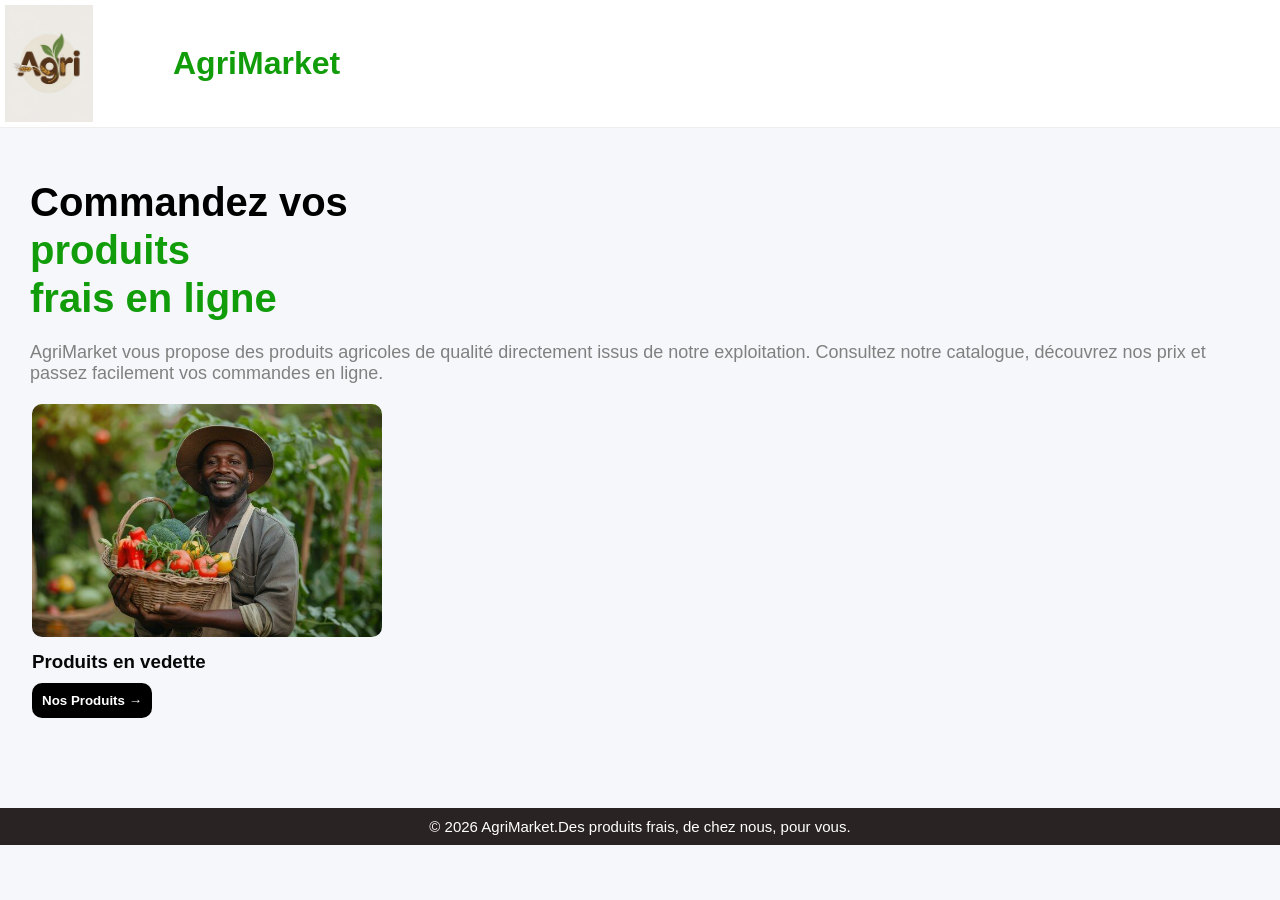
==== index.html @ cef7821e "Rename vente.html to index.html" ====
<!DOCTYPE html>
<html lang="en">
<head>
    <meta charset="UTF-8">
    <meta name="viewport" content="width=device-width, initial-scale=1.0">
    <title>AgriMarket</title>
    <link rel="stylesheet" href="vente.css">
</head>
<body>
    <!--HEADER-->
    <header class="header">
        <div class="logo-box">
            <img width="88px" src="axel.jpg" alt="logo-icon">
        </div>
        <div>
            <h1>AgriMarket</h1>
        </div>
    </header>
    <!--HERO-->
    <section class="hero">
        <div class="badge">
            <h2>
                Commandez vos <br><span>produits</span><br><span>frais en ligne</span>
            </h2>
            <p>
                AgriMarket vous propose des produits agricoles de qualité directement issus de notre 
                exploitation. Consultez notre catalogue, découvrez nos prix et passez facilement vos commandes en ligne.
            </p>
        </div>
        <!--IMAGE PRINCIPALE-->
        <section class="card-image">
            <img width="350px" src="legume.jpg" alt="previe-image">
            <h3>Produits en vedette</h3>
            <button class="Produits"><a href="produit.html">Nos Produits →</a></button>


        </section>

    </section>
    <footer>
        &copy 2026 AgriMarket.Des produits frais, de chez nous, pour vous.
    </footer>
    
</body>
</html>
---- vente.css ----
*{
    margin: 0;
    padding: 0;
    box-sizing: border-box;
}
body{
    font-family: 'Inter', sans-serif;
    background: #f5f7fa;
    color: rgb(17, 156, 10);
}
/* HEADER */
.header{
    background:White;
    padding: 5px;
    display: flex;
    align-items: center;
    border-bottom: 1px solid #eee;
    gap:80px;
}

.logo-box{
    display: flex;
    align-items: center;
    gap: 12px;
}
.logo-icon{
    width: 45px;
    height: 45px;
    background: #0b4b87;
    border-radius: 12px;
    display: flex;
    justify-content: center;
    align-items: center;
    color: white;
}
.logo-box h1{
    font-size: 22px;
    font-weight: 800;
}
/* HERO */
.hero{
    padding:50px 30px;
}
.hero h2{
    font-size: 40px;
    line-height:1.2;
    font-weight: 800;
    margin-bottom: 20px;
    color: black;
}
.hero h2 span{
    color:rgb(17, 156, 10);
}
.hero p{
    color:gray;
    font-size: 18px;
    font-weight: 400;
}
/* IMAGE PRINCIPALE*/
section{
    padding: 20px 2px;
}
section img{
    border-radius: 10px;
}
section h3{
    margin-top: 10px;
    color:rgb(7, 7, 7)
}
section button{
  padding: 10px 10px;
  border: none;
  background: black;
  border-radius: 10px;
  font-weight: bold;
  transition: .3s;
  margin-top: 10px;
}
section button a{
    color: white;
    text-decoration: none;
}
footer{
    width: 100%;
    background: rgb(42, 35, 35);
    color: white;
    text-align: center;
    padding: 10px 0;
    margin-top: 20px;
    font-size: 15px;
    font-family: 'lato', sans-serif;

}
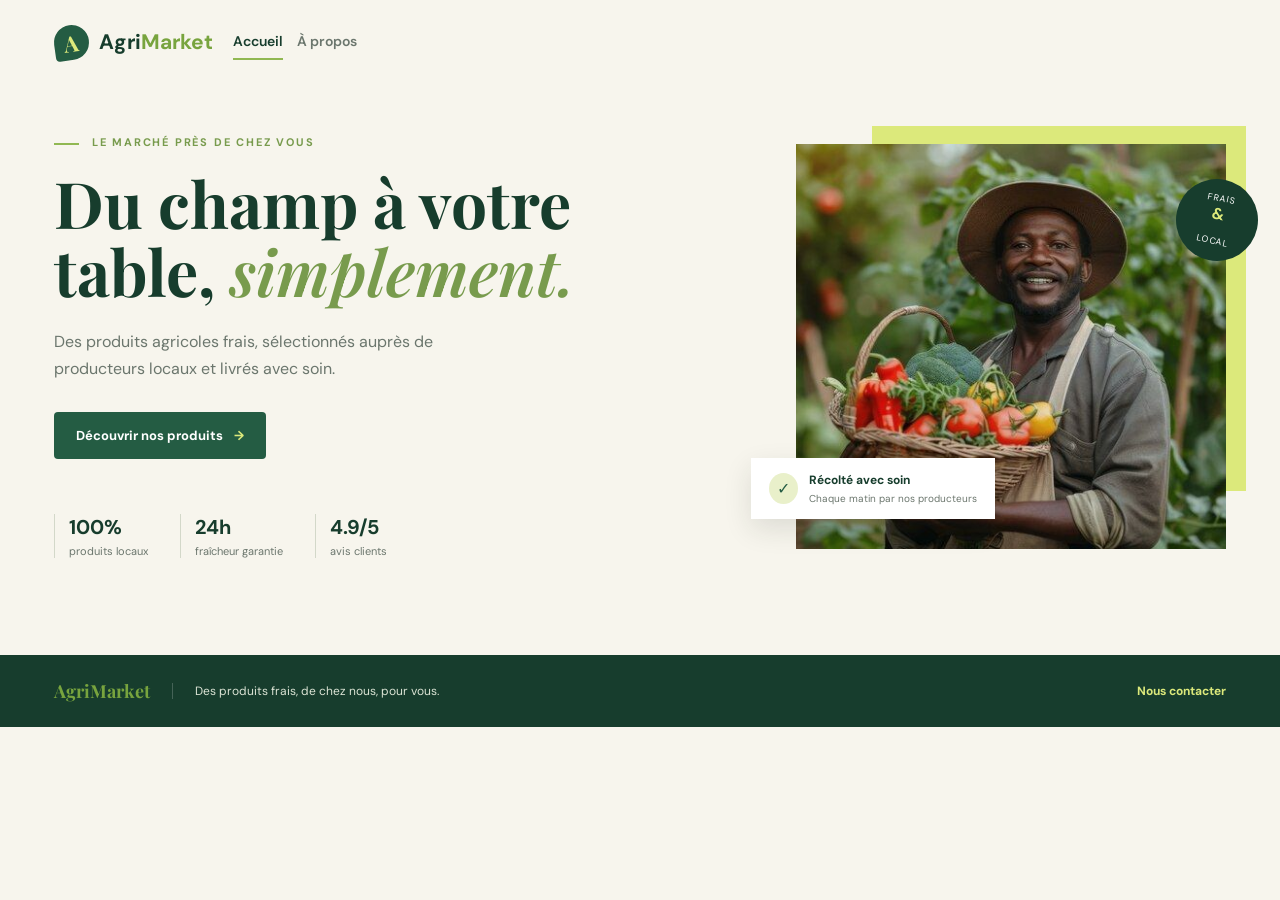
==== commit 616f505e: "effacer vente css" ====
--- a/index.html
+++ b/index.html
@@ -1,45 +1,46 @@
 <!DOCTYPE html>
-<html lang="en">
+<html lang="fr">
 <head>
     <meta charset="UTF-8">
     <meta name="viewport" content="width=device-width, initial-scale=1.0">
-    <title>AgriMarket</title>
+    <meta name="description" content="AgriMarket, votre marché de produits agricoles frais et locaux.">
+    <title>AgriMarket | Produits frais et locaux</title>
     <link rel="stylesheet" href="vente.css">
 </head>
 <body>
-    <!--HEADER-->
     <header class="header">
-        <div class="logo-box">
-            <img width="88px" src="axel.jpg" alt="logo-icon">
-        </div>
-        <div>
-            <h1>AgriMarket</h1>
-        </div>
+        <a class="brand" href="vente.html" aria-label="AgriMarket, accueil">
+            <span class="brand-mark">A</span>
+            <span>Agri<span>Market</span></span>
+        </a>
+        <nav class="nav" aria-label="Navigation principale">
+            <a class="active" href="vente.html">Accueil</a>
+            <a href="a propos.html">À propos</a>
+        </nav>
     </header>
-    <!--HERO-->
-    <section class="hero">
-        <div class="badge">
-            <h2>
-                Commandez vos <br><span>produits</span><br><span>frais en ligne</span>
-            </h2>
-            <p>
-                AgriMarket vous propose des produits agricoles de qualité directement issus de notre 
-                exploitation. Consultez notre catalogue, découvrez nos prix et passez facilement vos commandes en ligne.
-            </p>
-        </div>
-        <!--IMAGE PRINCIPALE-->
-        <section class="card-image">
-            <img width="350px" src="legume.jpg" alt="previe-image">
-            <h3>Produits en vedette</h3>
-            <button class="Produits"><a href="produit.html">Nos Produits →</a></button>
-
-
+    <main>
+        <section class="hero">
+            <div class="hero-copy">
+                <p class="eyebrow"><span></span> Le marché près de chez vous</p>
+                <h1>Du champ à votre table, <em>simplement.</em></h1>
+                <p class="hero-text">Des produits agricoles frais, sélectionnés auprès de producteurs locaux et livrés avec soin.</p>
+                <div class="hero-actions">
+                    <a class="primary-button" href="produit.html">Découvrir nos produits <span aria-hidden="true">&#8594;</span></a>
+                </div>
+                <div class="trust-row">
+                    <div><strong>100%</strong><span>produits locaux</span></div>
+                    <div><strong>24h</strong><span>fraîcheur garantie</span></div>
+                    <div><strong>4.9/5</strong><span>avis clients</span></div>
+                </div>
+            </div>
+            <div class="hero-visual">
+                <div class="visual-note"><span class="note-icon">&#10003;</span><div><strong>Récolté avec soin</strong><small>Chaque matin par nos producteurs</small></div></div>
+                <img src="legume.jpg" alt="Panier de légumes frais">
+                <div class="visual-stamp">Frais<br><strong>&amp;</strong><br>local</div>
+            </div>
         </section>
-
-    </section>
-    <footer>
-        &copy 2026 AgriMarket.Des produits frais, de chez nous, pour vous.
-    </footer>
+    </main>
+    <footer><span>AgriMarket</span><p>Des produits frais, de chez nous, pour vous.</p><a href="contact.html">Nous contacter</a></footer>
     
 </body>
 </html>
--- a/vente.css
+++ b/vente.css
@@ -1,93 +1,388 @@
-*{
+@import url("https://fonts.googleapis.com/css2?family=DM+Sans:wght@400;500;600;700&family=Playfair+Display:ital,wght@0,600;0,700;1,600;1,700&display=swap");
+
+:root {
+  --green: #245c43;
+  --deep: #173d2d;
+  --lime: #dce97b;
+  --cream: #f7f5ed;
+  --ink: #1e2922;
+  --muted: #6b766d;
+}
+* {
+  margin: 0;
+  padding: 0;
+  box-sizing: border-box;
+}
+body {
+  background: var(--cream);
+  color: var(--ink);
+  font-family: "DM Sans", sans-serif;
+  overflow-x: hidden;
+}
+a {
+  color: inherit;
+  text-decoration: none;
+}
+.header {
+  max-width: 1240px;
+  margin: auto;
+  padding: 24px 34px;
+  display: flex;
+  align-items: center;
+  gap: 20px;
+}
+.brand {
+  display: flex;
+  align-items: center;
+  gap: 10px;
+  color: var(--deep);
+  font-size: 21px;
+  font-weight: 700;
+}
+.brand > span:last-child span,
+footer span {
+  color: #78a43e;
+}
+.brand-mark {
+  width: 35px;
+  height: 35px;
+  display: grid;
+  place-items: center;
+  background: var(--green);
+  color: var(--lime);
+  border-radius: 50% 50% 50% 4px;
+  font-family: "Playfair Display", serif;
+  font-size: 22px;
+  transform: rotate(-8deg);
+}
+.nav {
+  display: flex;
+  gap: 14px;
+  margin-left: 0;
+  color: var(--muted);
+  font-size: 14px;
+  font-weight: 600;
+}
+.nav a {
+  padding: 8px 0;
+  border-bottom: 2px solid transparent;
+}
+.nav .active {
+  color: var(--deep);
+  border-color: #91b852;
+}
+.primary-button {
+  background: var(--green);
+  color: white;
+  padding: 13px 19px;
+  border-radius: 4px;
+  font-size: 13px;
+  font-weight: 700;
+}
+.primary-button span {
+  color: var(--lime);
+  margin-left: 8px;
+}
+main {
+  max-width: 1240px;
+  margin: auto;
+  padding: 30px 34px 76px;
+}
+.hero {
+  display: grid;
+  grid-template-columns: 1fr 0.82fr;
+  gap: 88px;
+  align-items: center;
+  min-height: 465px;
+}
+.eyebrow {
+  color: #789b4d;
+  text-transform: uppercase;
+  letter-spacing: 1.8px;
+  font-size: 11px;
+  font-weight: 700;
+  margin-bottom: 20px;
+}
+.eyebrow span {
+  display: inline-block;
+  width: 25px;
+  height: 2px;
+  background: #91b852;
+  vertical-align: middle;
+  margin-right: 8px;
+}
+.hero h1 {
+  color: var(--deep);
+  font-family: "Playfair Display", serif;
+  font-size: clamp(42px, 5vw, 70px);
+  line-height: 1.06;
+  max-width: 600px;
+}
+.hero h1 em {
+  color: #789b4d;
+  font-weight: 600;
+}
+.hero-text {
+  color: var(--muted);
+  font-size: 16px;
+  line-height: 1.7;
+  max-width: 450px;
+  margin: 23px 0 29px;
+}
+.hero-actions {
+  display: flex;
+  align-items: center;
+}
+.primary-button {
+  display: inline-block;
+  padding: 15px 22px;
+}
+.trust-row {
+  display: flex;
+  gap: 32px;
+  margin-top: 55px;
+}
+.trust-row div {
+  display: flex;
+  flex-direction: column;
+  gap: 4px;
+  border-left: 1px solid #d3d8c9;
+  padding-left: 14px;
+}
+.trust-row strong {
+  color: var(--deep);
+  font-size: 20px;
+}
+.trust-row span {
+  color: var(--muted);
+  font-size: 11px;
+}
+.hero-visual {
+  position: relative;
+  max-width: 430px;
+  justify-self: end;
+}
+.hero-visual::before {
+  content: "";
+  position: absolute;
+  width: 87%;
+  height: 90%;
+  top: -18px;
+  right: -20px;
+  background: var(--lime);
+  z-index: 0;
+}
+.hero-visual img {
+  position: relative;
+  z-index: 1;
+  display: block;
+  width: 100%;
+  height: 405px;
+  object-fit: cover;
+  filter: saturate(0.9);
+}
+.visual-note {
+  position: absolute;
+  z-index: 2;
+  left: -45px;
+  bottom: 30px;
+  background: white;
+  padding: 14px 18px;
+  display: flex;
+  gap: 11px;
+  align-items: center;
+  box-shadow: 0 10px 28px #1e29221f;
+}
+.note-icon {
+  background: #e9f0ca;
+  color: var(--green);
+  border-radius: 50%;
+  padding: 5px 8px;
+}
+.visual-note strong,
+.visual-note small {
+  display: block;
+}
+.visual-note strong {
+  color: var(--deep);
+  font-size: 12px;
+}
+.visual-note small {
+  color: var(--muted);
+  font-size: 10px;
+  margin-top: 4px;
+}
+.visual-stamp {
+  position: absolute;
+  z-index: 2;
+  right: -32px;
+  top: 35px;
+  background: var(--deep);
+  color: white;
+  width: 82px;
+  height: 82px;
+  display: grid;
+  place-content: center;
+  text-align: center;
+  border-radius: 50%;
+  text-transform: uppercase;
+  font-size: 9px;
+  line-height: 1.25;
+  letter-spacing: 1px;
+  transform: rotate(12deg);
+}
+.visual-stamp strong {
+  color: var(--lime);
+  font-size: 16px;
+}
+footer {
+  background: var(--deep);
+  color: #dce4d5;
+  padding: 24px max(34px, calc((100% - 1172px) / 2));
+  display: flex;
+  align-items: center;
+  gap: 22px;
+  font-size: 12px;
+}
+footer span {
+  font-family: "Playfair Display", serif;
+  font-size: 18px;
+  font-weight: 700;
+}
+footer p {
+  border-left: 1px solid #ffffff33;
+  padding-left: 22px;
+}
+footer a {
+  color: var(--lime);
+  margin-left: auto;
+  font-weight: 700;
+}
+@media (max-width: 760px) {
+  .header {
+    padding: 18px 20px;
+    gap: 18px;
+    flex-wrap: wrap;
+  }
+  .nav {
+    width: auto;
+    justify-content: flex-start;
+    gap: 10px;
     margin: 0;
+    border-top: 0;
+    padding-top: 0;
+    white-space: nowrap;
+  }
+  main {
+    padding: 22px 20px 55px;
+  }
+  .hero {
+    display: flex;
+    flex-direction: column;
+    gap: 45px;
+    align-items: stretch;
+    padding-top: 20px;
+  }
+  .hero h1 {
+    font-size: 48px;
+  }
+  .trust-row {
+    margin-top: 38px;
+    gap: 14px;
+    justify-content: space-between;
+  }
+  .hero-visual {
+    width: calc(100% - 18px);
+    margin: 0 18px 0 0;
+    align-self: center;
+  }
+  .hero-visual img {
+    height: 300px;
+  }
+  .visual-note {
+    left: -10px;
+    bottom: 18px;
+  }
+  .visual-stamp {
+    right: -18px;
+    top: 22px;
+  }
+  footer {
+    flex-wrap: wrap;
+    padding: 24px 20px;
+  }
+  footer p {
+    order: 3;
+    width: 100%;
+    border: 0;
     padding: 0;
-    box-sizing: border-box;
-}
-body{
-    font-family: 'Inter', sans-serif;
-    background: #f5f7fa;
-    color: rgb(17, 156, 10);
-}
-/* HEADER */
-.header{
-    background:White;
-    padding: 5px;
-    display: flex;
-    align-items: center;
-    border-bottom: 1px solid #eee;
-    gap:80px;
-}
-
-.logo-box{
-    display: flex;
-    align-items: center;
+  }
+  footer a {
+    margin-left: 0;
+  }
+}
+@media (max-width: 480px) {
+  .header {
+    padding: 16px 14px;
     gap: 12px;
-}
-.logo-icon{
-    width: 45px;
-    height: 45px;
-    background: #0b4b87;
-    border-radius: 12px;
-    display: flex;
-    justify-content: center;
-    align-items: center;
-    color: white;
-}
-.logo-box h1{
-    font-size: 22px;
-    font-weight: 800;
-}
-/* HERO */
-.hero{
-    padding:50px 30px;
-}
-.hero h2{
-    font-size: 40px;
-    line-height:1.2;
-    font-weight: 800;
-    margin-bottom: 20px;
-    color: black;
-}
-.hero h2 span{
-    color:rgb(17, 156, 10);
-}
-.hero p{
-    color:gray;
+  }
+  .brand {
     font-size: 18px;
-    font-weight: 400;
-}
-/* IMAGE PRINCIPALE*/
-section{
-    padding: 20px 2px;
-}
-section img{
-    border-radius: 10px;
-}
-section h3{
-    margin-top: 10px;
-    color:rgb(7, 7, 7)
-}
-section button{
-  padding: 10px 10px;
-  border: none;
-  background: black;
-  border-radius: 10px;
-  font-weight: bold;
-  transition: .3s;
-  margin-top: 10px;
-}
-section button a{
-    color: white;
-    text-decoration: none;
-}
-footer{
-    width: 100%;
-    background: rgb(42, 35, 35);
-    color: white;
-    text-align: center;
-    padding: 10px 0;
-    margin-top: 20px;
-    font-size: 15px;
-    font-family: 'lato', sans-serif;
-
-}
+    gap: 7px;
+  }
+  .brand-mark {
+    width: 31px;
+    height: 31px;
+    font-size: 19px;
+  }
+  .nav {
+    gap: 8px;
+    font-size: 12px;
+  }
+  main {
+    padding: 18px 14px 45px;
+  }
+  .hero {
+    gap: 36px;
+    padding-top: 12px;
+  }
+  .hero h1 {
+    font-size: clamp(37px, 12vw, 45px);
+  }
+  .hero-text {
+    font-size: 14px;
+    margin: 18px 0 24px;
+  }
+  .trust-row {
+    gap: 8px;
+  }
+  .trust-row div {
+    padding-left: 8px;
+  }
+  .trust-row strong {
+    font-size: 17px;
+  }
+  .trust-row span {
+    font-size: 9px;
+  }
+  .hero-visual {
+    width: calc(100% - 10px);
+    margin-right: 10px;
+  }
+  .hero-visual img {
+    height: 250px;
+  }
+  .visual-note {
+    left: -7px;
+    padding: 10px 11px;
+  }
+  .visual-note small {
+    font-size: 9px;
+  }
+  .visual-stamp {
+    width: 68px;
+    height: 68px;
+    right: -12px;
+    top: 15px;
+  }
+}
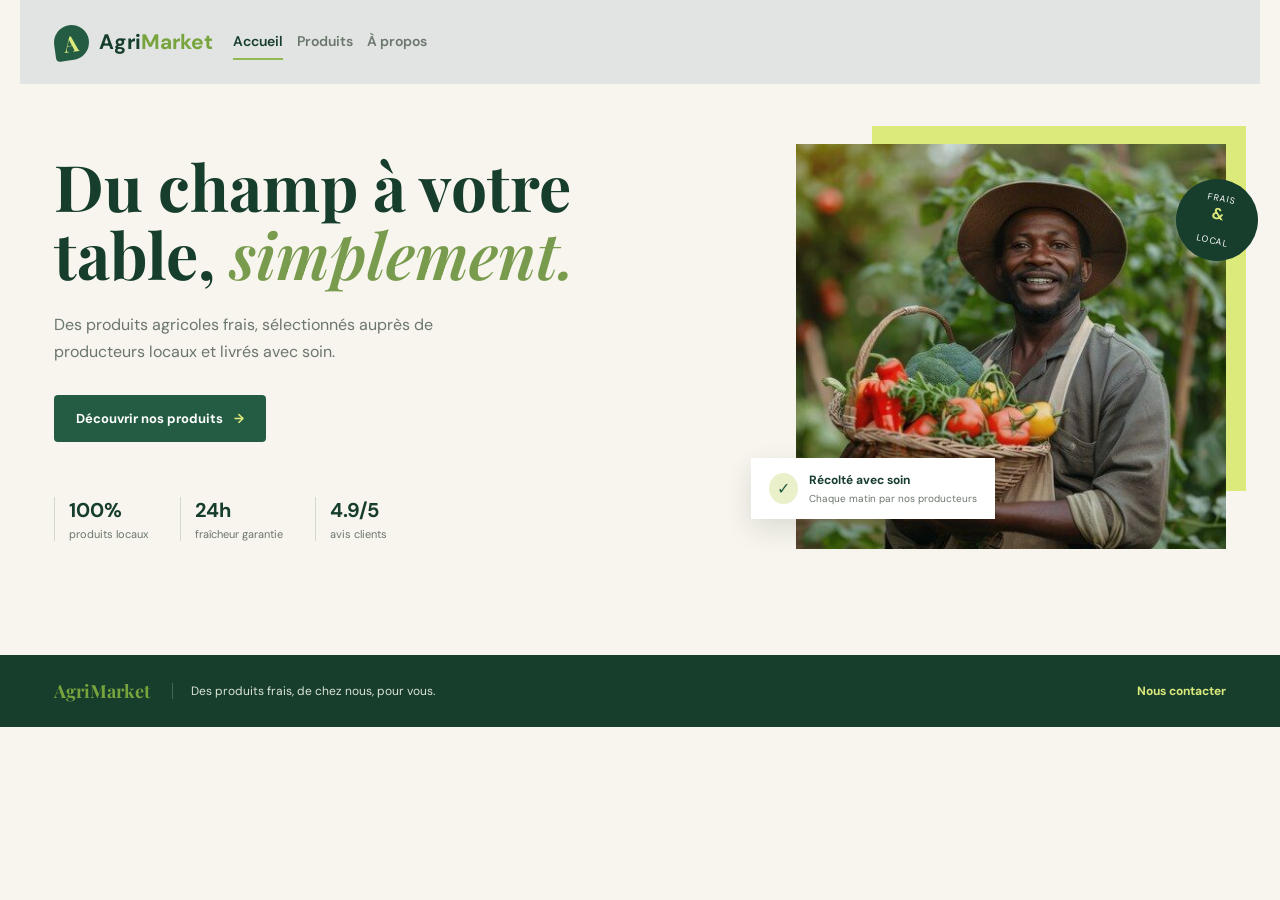
==== commit 557245d6: "dernière modification frontend" ====
--- a/index.html
+++ b/index.html
@@ -5,23 +5,23 @@
     <meta name="viewport" content="width=device-width, initial-scale=1.0">
     <meta name="description" content="AgriMarket, votre marché de produits agricoles frais et locaux.">
     <title>AgriMarket | Produits frais et locaux</title>
-    <link rel="stylesheet" href="vente.css">
+    <link rel="stylesheet" href="index.css">
 </head>
 <body>
     <header class="header">
-        <a class="brand" href="vente.html" aria-label="AgriMarket, accueil">
+        <a class="brand" href="index.html" aria-label="AgriMarket, accueil">
             <span class="brand-mark">A</span>
             <span>Agri<span>Market</span></span>
         </a>
         <nav class="nav" aria-label="Navigation principale">
-            <a class="active" href="vente.html">Accueil</a>
+            <a class="active" href="index.html">Accueil</a>
+            <a href="produit.html">Produits</a>
             <a href="a propos.html">À propos</a>
         </nav>
     </header>
     <main>
         <section class="hero">
             <div class="hero-copy">
-                <p class="eyebrow"><span></span> Le marché près de chez vous</p>
                 <h1>Du champ à votre table, <em>simplement.</em></h1>
                 <p class="hero-text">Des produits agricoles frais, sélectionnés auprès de producteurs locaux et livrés avec soin.</p>
                 <div class="hero-actions">
--- a/index.css
+++ b/index.css
@@ -0,0 +1,436 @@
+@import url("https://fonts.googleapis.com/css2?family=DM+Sans:wght@400;500;600;700&family=Playfair+Display:ital,wght@0,600;0,700;1,600;1,700&display=swap");
+
+:root {
+  --green: #245c43;
+  --deep: #173d2d;
+  --lime: #dce97b;
+  --cream: #f7f5ed;
+  --ink: #1e2922;
+  --muted: #6b766d;
+}
+
+* {
+  margin: 0;
+  padding: 0;
+  box-sizing: border-box;
+}
+
+body {
+  background: var(--cream);
+  color: var(--ink);
+  font-family: "DM Sans", sans-serif;
+  overflow-x: hidden;
+}
+
+a {
+  color: inherit;
+  text-decoration: none;
+}
+
+.header {
+  max-width: 1240px;
+  margin: auto;
+  padding: 24px 34px;
+  display: flex;
+  align-items: center;
+  gap: 20px;
+  background: #e1e4e2;
+}
+
+.brand {
+  display: flex;
+  align-items: center;
+  gap: 10px;
+  color: var(--deep);
+  font-size: 21px;
+  font-weight: 700;
+}
+
+.brand > span:last-child span,
+footer span {
+  color: #78a43e;
+}
+
+.brand-mark {
+  width: 35px;
+  height: 35px;
+  display: grid;
+  place-items: center;
+  background: var(--green);
+  color: var(--lime);
+  border-radius: 50% 50% 50% 4px;
+  font-family: "Playfair Display", serif;
+  font-size: 22px;
+  transform: rotate(-8deg);
+}
+
+.nav {
+  display: flex;
+  gap: 14px;
+  margin-left: 0;
+  color: var(--muted);
+  font-size: 14px;
+  font-weight: 600;
+}
+
+.nav a {
+  padding: 8px 0;
+  border-bottom: 2px solid transparent;
+}
+
+.nav .active {
+  color: var(--deep);
+  border-color: #91b852;
+}
+
+main {
+  max-width: 1240px;
+  margin: auto;
+  padding: 30px 34px 76px;
+}
+
+.hero {
+  display: grid;
+  grid-template-columns: 1fr 0.82fr;
+  gap: 88px;
+  align-items: center;
+  min-height: 465px;
+}
+
+.hero-copy h1 {
+  color: var(--deep);
+  font-family: "Playfair Display", serif;
+  font-size: clamp(42px, 5vw, 70px);
+  line-height: 1.06;
+  max-width: 600px;
+}
+
+.hero h1 em {
+  color: #789b4d;
+  font-weight: 600;
+}
+
+.hero-text {
+  color: var(--muted);
+  font-size: 16px;
+  line-height: 1.7;
+  max-width: 450px;
+  margin: 23px 0 29px;
+}
+
+.hero-actions {
+  display: flex;
+  align-items: center;
+}
+
+.primary-button {
+  display: inline-block;
+  background: var(--green);
+  color: white;
+  padding: 15px 22px;
+  border-radius: 4px;
+  font-size: 13px;
+  font-weight: 700;
+}
+
+.primary-button span {
+  color: var(--lime);
+  margin-left: 8px;
+}
+
+.trust-row {
+  display: flex;
+  gap: 32px;
+  margin-top: 55px;
+}
+
+.trust-row div {
+  display: flex;
+  flex-direction: column;
+  gap: 4px;
+  border-left: 1px solid #d3d8c9;
+  padding-left: 14px;
+}
+
+.trust-row strong {
+  color: var(--deep);
+  font-size: 20px;
+}
+
+.trust-row span {
+  color: var(--muted);
+  font-size: 11px;
+}
+
+.hero-visual {
+  position: relative;
+  max-width: 430px;
+  justify-self: end;
+}
+
+.hero-visual::before {
+  content: "";
+  position: absolute;
+  width: 87%;
+  height: 90%;
+  top: -18px;
+  right: -20px;
+  background: var(--lime);
+  z-index: 0;
+}
+
+.hero-visual img {
+  position: relative;
+  z-index: 1;
+  display: block;
+  width: 100%;
+  height: 405px;
+  object-fit: cover;
+  filter: saturate(0.9);
+}
+
+.visual-note {
+  position: absolute;
+  z-index: 2;
+  left: -45px;
+  bottom: 30px;
+  background: white;
+  padding: 14px 18px;
+  display: flex;
+  gap: 11px;
+  align-items: center;
+  box-shadow: 0 10px 28px #1e29221f;
+}
+
+.note-icon {
+  background: #e9f0ca;
+  color: var(--green);
+  border-radius: 50%;
+  padding: 5px 8px;
+}
+
+.visual-note strong,
+.visual-note small {
+  display: block;
+}
+
+.visual-note strong {
+  color: var(--deep);
+  font-size: 12px;
+}
+
+.visual-note small {
+  color: var(--muted);
+  font-size: 10px;
+  margin-top: 4px;
+}
+
+.visual-stamp {
+  position: absolute;
+  z-index: 2;
+  right: -32px;
+  top: 35px;
+  background: var(--deep);
+  color: white;
+  width: 82px;
+  height: 82px;
+  display: grid;
+  place-content: center;
+  text-align: center;
+  border-radius: 50%;
+  text-transform: uppercase;
+  font-size: 9px;
+  line-height: 1.25;
+  letter-spacing: 1px;
+  transform: rotate(12deg);
+}
+
+.visual-stamp strong {
+  color: var(--lime);
+  font-size: 16px;
+}
+
+footer {
+  background: var(--deep);
+  color: #dce4d5;
+  padding: 24px max(34px, calc((100% - 1172px) / 2));
+  display: flex;
+  align-items: center;
+  gap: 22px;
+  font-size: 12px;
+}
+
+footer span {
+  font-family: "Playfair Display", serif;
+  font-size: 18px;
+  font-weight: 700;
+}
+
+footer p {
+  border-left: 1px solid #ffffff33;
+  padding-left: 18px;
+}
+
+footer a {
+  color: var(--lime);
+  margin-left: auto;
+  font-weight: 700;
+}
+
+@media (max-width: 760px) {
+  .header {
+    padding: 18px 20px;
+    gap: 18px;
+    flex-wrap: wrap;
+  }
+
+  .nav {
+    width: auto;
+    justify-content: flex-start;
+    gap: 10px;
+    margin: 0;
+    border-top: 0;
+    padding-top: 0;
+    white-space: nowrap;
+  }
+
+  main {
+    padding: 22px 20px 55px;
+  }
+
+  .hero {
+    display: flex;
+    flex-direction: column;
+    gap: 45px;
+    align-items: stretch;
+    padding-top: 20px;
+  }
+
+  .hero h1 {
+    font-size: 48px;
+  }
+
+  .trust-row {
+    margin-top: 38px;
+    gap: 14px;
+    justify-content: space-between;
+  }
+
+  .hero-visual {
+    width: calc(100% - 18px);
+    margin: 0 18px 0 0;
+    align-self: center;
+  }
+
+  .hero-visual img {
+    height: 300px;
+  }
+
+  .visual-note {
+    left: -10px;
+    bottom: 18px;
+  }
+
+  .visual-stamp {
+    right: -18px;
+    top: 22px;
+  }
+
+  footer {
+    flex-wrap: wrap;
+    padding: 24px 20px;
+  }
+
+  footer p {
+    order: 3;
+    width: 100%;
+    border: 0;
+    padding: 0;
+  }
+
+  footer a {
+    margin-left: 0;
+  }
+}
+
+@media (max-width: 480px) {
+  .header {
+    padding: 16px 14px;
+    gap: 12px;
+  }
+
+  .brand {
+    font-size: 18px;
+    gap: 7px;
+  }
+
+  .brand-mark {
+    width: 31px;
+    height: 31px;
+    font-size: 19px;
+  }
+
+  .nav {
+    gap: 8px;
+    font-size: 12px;
+  }
+
+  main {
+    padding: 18px 14px 45px;
+  }
+
+  .hero {
+    gap: 36px;
+    padding-top: 12px;
+  }
+
+  .hero h1 {
+    font-size: clamp(37px, 12vw, 45px);
+  }
+
+  .hero-text {
+    font-size: 14px;
+    margin: 18px 0 24px;
+  }
+
+  .trust-row {
+    gap: 8px;
+  }
+
+  .trust-row div {
+    padding-left: 8px;
+  }
+
+  .trust-row strong {
+    font-size: 17px;
+  }
+
+  .trust-row span {
+    font-size: 9px;
+  }
+
+  .hero-visual {
+    width: calc(100% - 10px);
+    margin-right: 10px;
+  }
+
+  .hero-visual img {
+    height: 250px;
+  }
+
+  .visual-note {
+    left: -7px;
+    padding: 10px 11px;
+  }
+
+  .visual-note small {
+    font-size: 9px;
+  }
+
+  .visual-stamp {
+    width: 68px;
+    height: 68px;
+    right: -12px;
+    top: 15px;
+  }
+}
